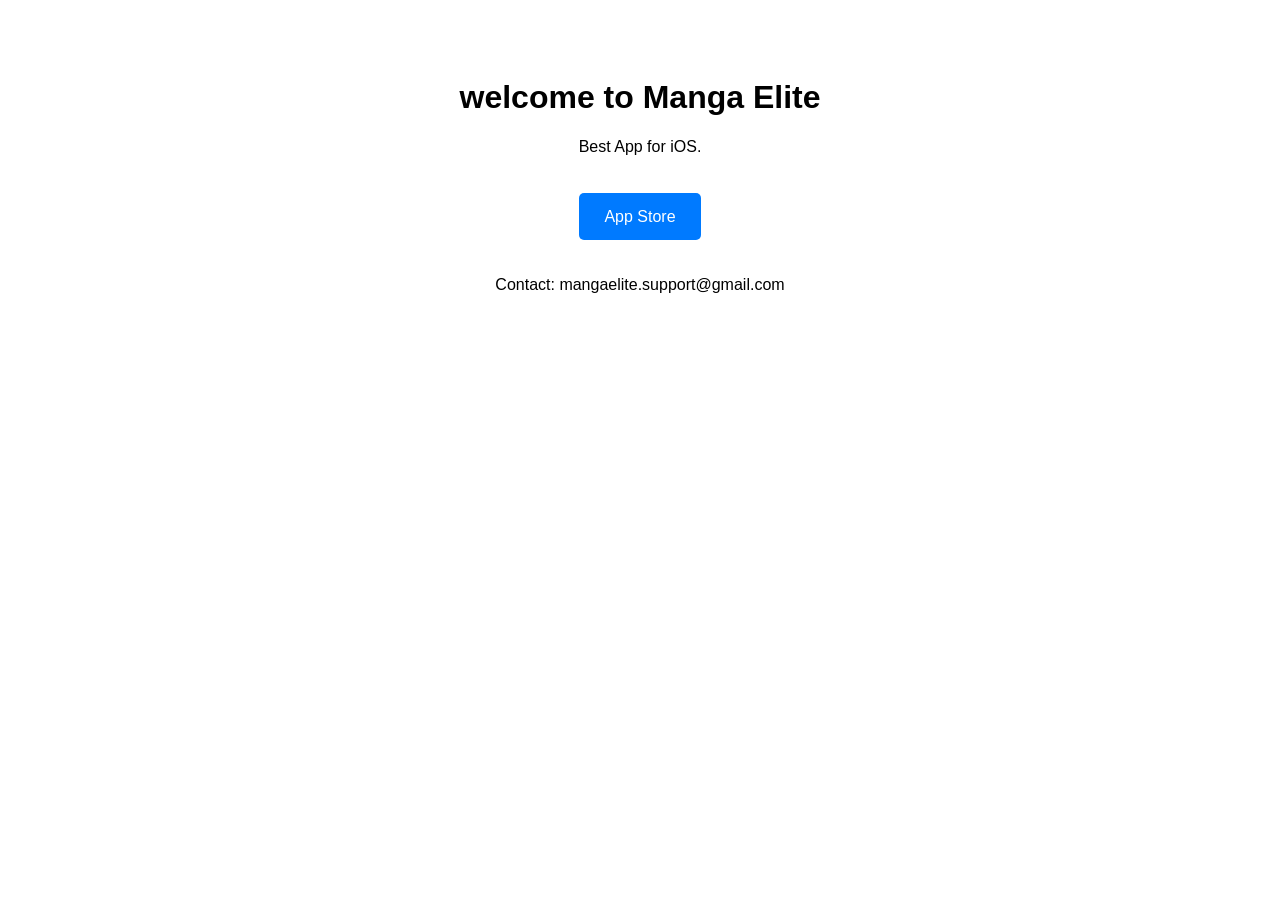
==== index.html @ 74f29946 "Add initial HTML structure for marketing page" ====
<!DOCTYPE html>
<html>
<head>
    <title>Manga Elite - Marketing Page</title>
    <style>
        body { font-family: sans-serif; text-align: center; padding: 50px; }
        .button { background: #007aff; color: white; padding: 15px 25px; text-decoration: none; border-radius: 5px; }
    </style>
</head>
<body>
    <h1>welcome to Manga Elite</h1>
    <p>Best App for iOS.</p>
    <br><br>
    <a href="#" class="button">App Store</a>
    <p style="margin-top: 50px;">Contact: mangaelite.support@gmail.com</p>
</body>
</html>
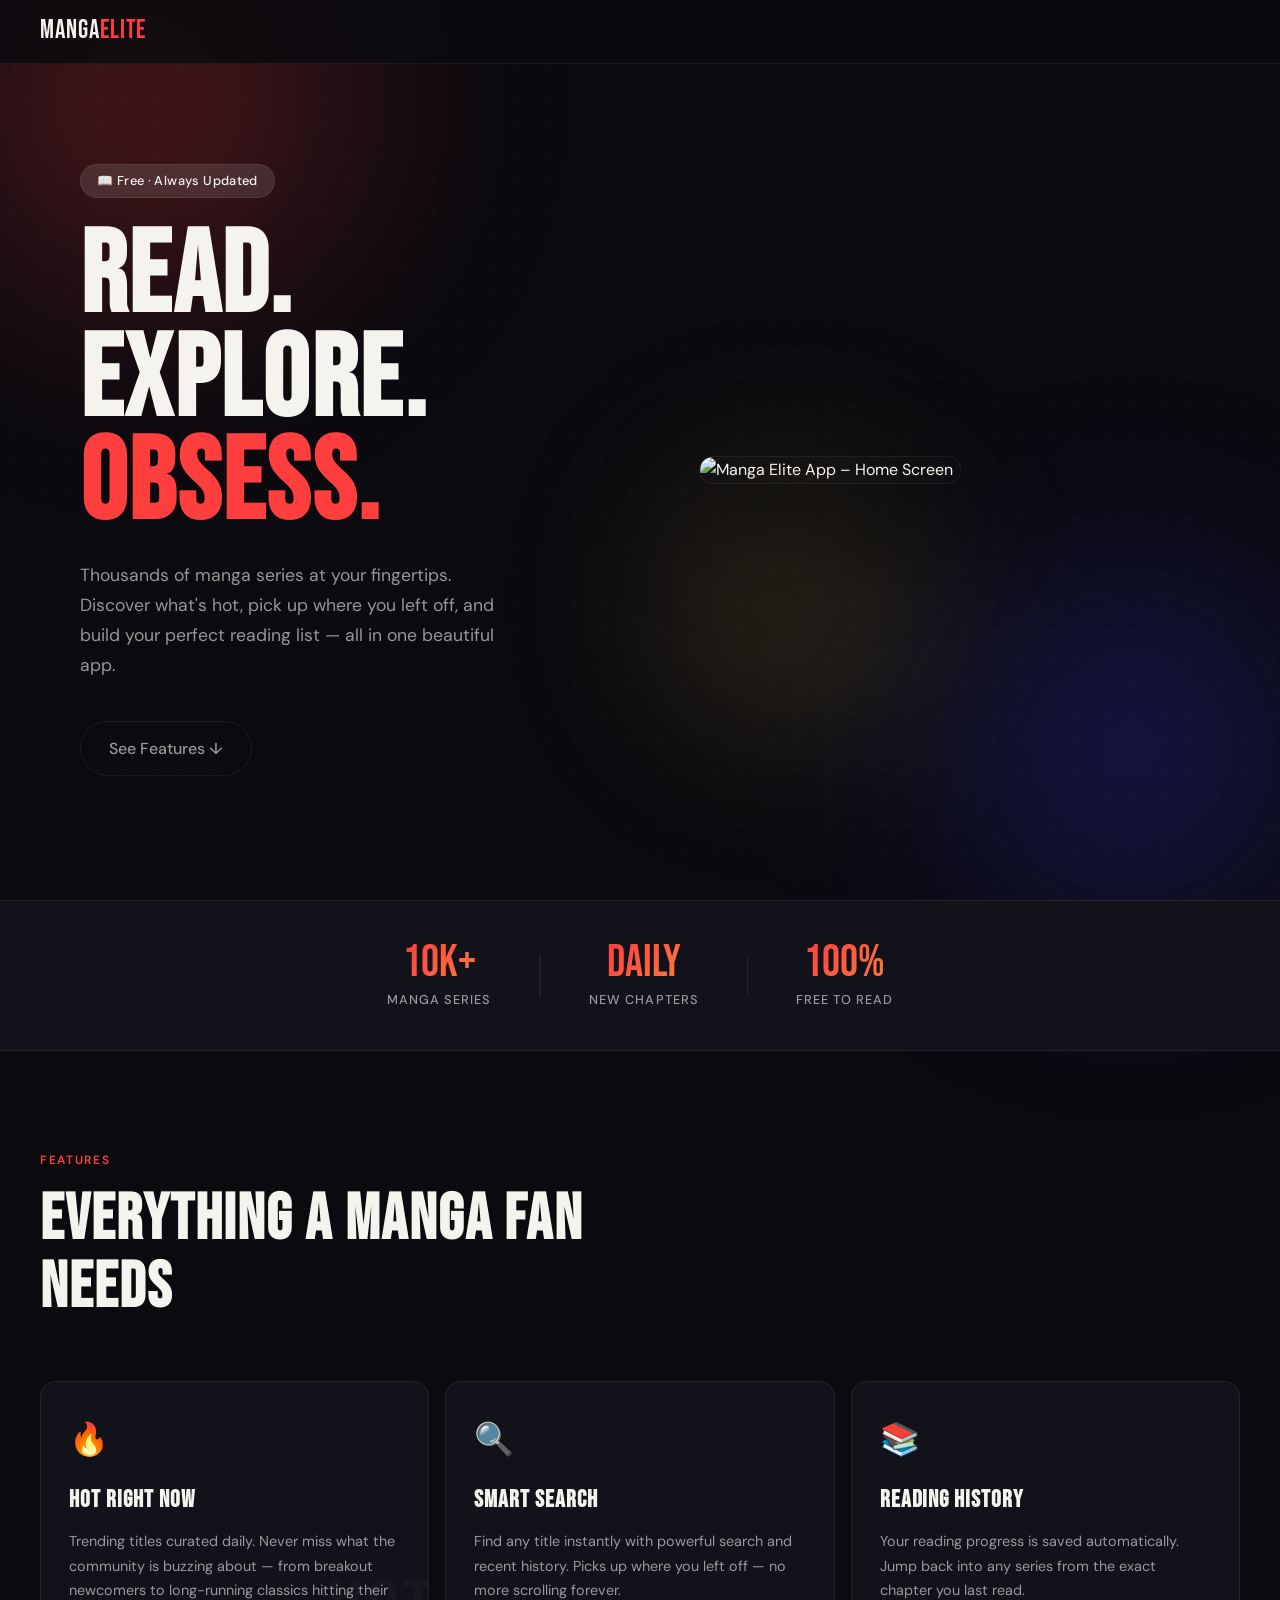
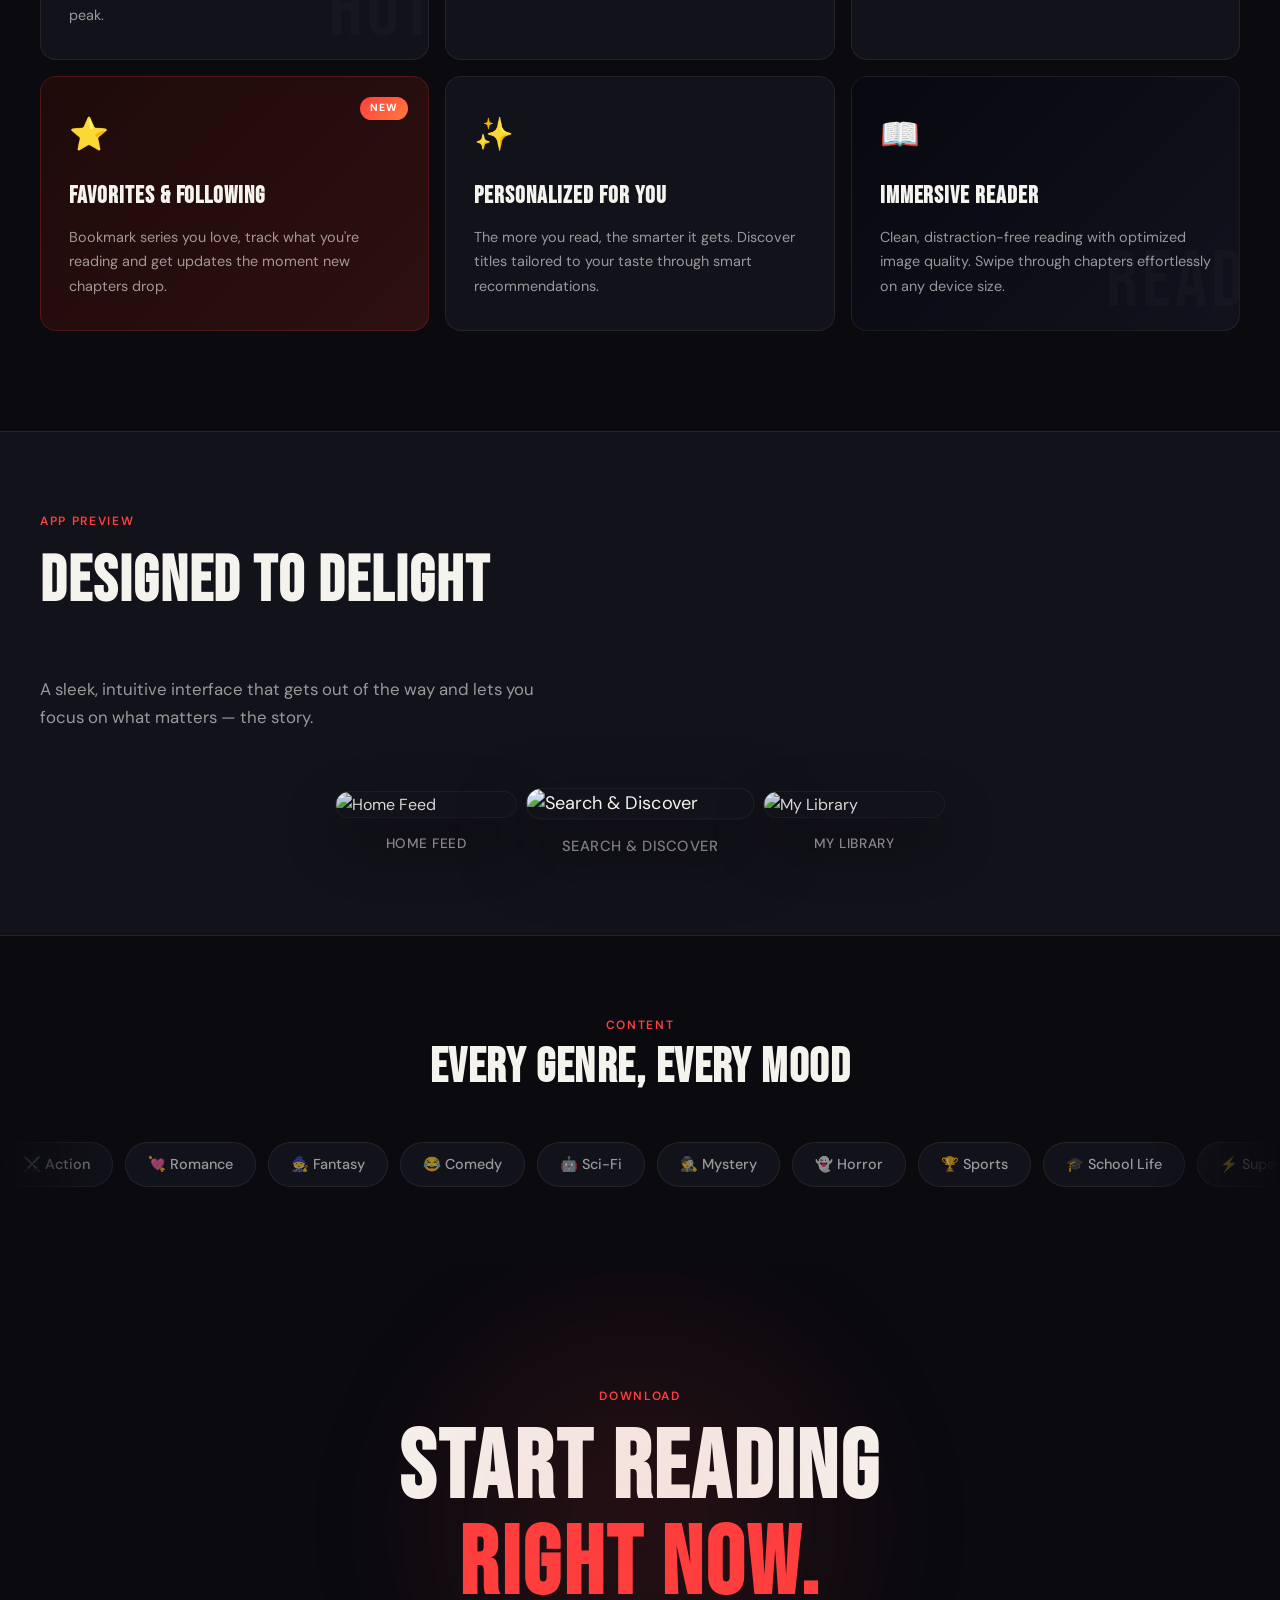
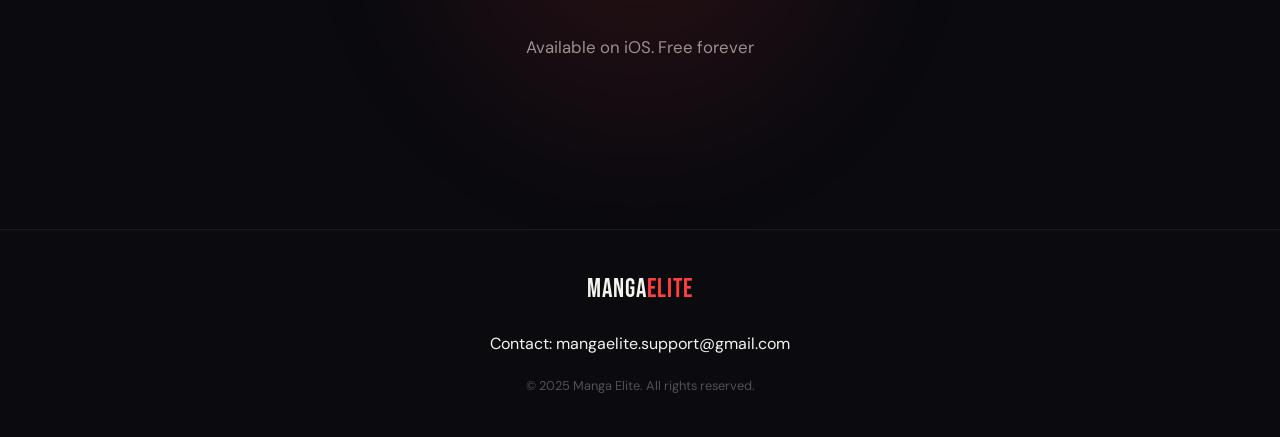
==== commit 4b98d79d: "Update index.html" ====
--- a/index.html
+++ b/index.html
@@ -1,17 +1,200 @@
 <!DOCTYPE html>
-<html>
+<html lang="en">
 <head>
-    <title>Manga Elite - Marketing Page</title>
-    <style>
-        body { font-family: sans-serif; text-align: center; padding: 50px; }
-        .button { background: #007aff; color: white; padding: 15px 25px; text-decoration: none; border-radius: 5px; }
-    </style>
+  <meta charset="UTF-8" />
+  <meta name="viewport" content="width=device-width, initial-scale=1.0" />
+  <title>Manga Elite – Your Ultimate Manga Reading App</title>
+  <link rel="preconnect" href="https://fonts.googleapis.com" />
+  <link rel="preconnect" href="https://fonts.gstatic.com" crossorigin />
+  <link href="https://fonts.googleapis.com/css2?family=Bebas+Neue&family=Noto+Serif+JP:wght@400;700&family=DM+Sans:wght@300;400;500;600&display=swap" rel="stylesheet" />
+  <link rel="stylesheet" href="styles.css" />
 </head>
 <body>
-    <h1>welcome to Manga Elite</h1>
-    <p>Best App for iOS.</p>
-    <br><br>
-    <a href="#" class="button">App Store</a>
-    <p style="margin-top: 50px;">Contact: mangaelite.support@gmail.com</p>
+
+  <!-- NAV -->
+  <nav class="nav">
+    <div class="nav-inner">
+      <div class="logo">MANGA<span>ELITE</span></div>
+    </div>
+  </nav>
+
+  <!-- HERO -->
+  <section class="hero">
+    <div class="hero-bg">
+      <div class="orb orb-1"></div>
+      <div class="orb orb-2"></div>
+      <div class="orb orb-3"></div>
+      <div class="halftone"></div>
+    </div>
+
+    <div class="hero-content">
+      <div class="hero-badge">📖 Free · Always Updated</div>
+      <h1 class="hero-title">
+        Read. Explore.<br/>
+        <span class="accent">Obsess.</span>
+      </h1>
+      <p class="hero-sub">
+        Thousands of manga series at your fingertips. Discover what's hot,
+        pick up where you left off, and build your perfect reading list — all in one beautiful app.
+      </p>
+      <div class="hero-actions">
+        <a href="#features" class="btn-ghost">See Features ↓</a>
+      </div>
+    </div>
+
+    <div class="hero-mockup">
+      <img src="ip_preview1.PNG" alt="Manga Elite App – Home Screen" class="hero-phone-img" />
+    </div>
+  </section>
+
+  <!-- STATS BAND -->
+  <section class="stats-band">
+    <div class="stat">
+      <span class="stat-num">10K+</span>
+      <span class="stat-label">Manga Series</span>
+    </div>
+    <div class="stat-sep"></div>
+    <div class="stat-sep"></div>
+    <div class="stat">
+      <span class="stat-num">Daily</span>
+      <span class="stat-label">New Chapters</span>
+    </div>
+    <div class="stat-sep"></div>
+    <div class="stat">
+      <span class="stat-num">100%</span>
+      <span class="stat-label">Free to Read</span>
+    </div>
+  </section>
+
+  <!-- FEATURES -->
+  <section class="features" id="features">
+    <div class="features-inner">
+      <div class="section-label">Features</div>
+      <h2 class="section-title">Everything a manga fan needs</h2>
+
+      <div class="features-grid">
+
+        <div class="feat-card feat-large">
+          <div class="feat-icon">🔥</div>
+          <h3>Hot Right Now</h3>
+          <p>Trending titles curated daily. Never miss what the community is buzzing about — from breakout newcomers to long-running classics hitting their peak.</p>
+          <div class="feat-bg-text">HOT</div>
+        </div>
+
+        <div class="feat-card">
+          <div class="feat-icon">🔍</div>
+          <h3>Smart Search</h3>
+          <p>Find any title instantly with powerful search and recent history. Picks up where you left off — no more scrolling forever.</p>
+        </div>
+
+        <div class="feat-card">
+          <div class="feat-icon">📚</div>
+          <h3>Reading History</h3>
+          <p>Your reading progress is saved automatically. Jump back into any series from the exact chapter you last read.</p>
+        </div>
+
+        <div class="feat-card feat-accent">
+          <div class="feat-icon">⭐</div>
+          <h3>Favorites & Following</h3>
+          <p>Bookmark series you love, track what you're reading and get updates the moment new chapters drop.</p>
+          <div class="feat-tag">NEW</div>
+        </div>
+
+        <div class="feat-card">
+          <div class="feat-icon">✨</div>
+          <h3>Personalized For You</h3>
+          <p>The more you read, the smarter it gets. Discover titles tailored to your taste through smart recommendations.</p>
+        </div>
+
+        <div class="feat-card feat-large feat-dark">
+          <div class="feat-icon">📖</div>
+          <h3>Immersive Reader</h3>
+          <p>Clean, distraction-free reading with optimized image quality. Swipe through chapters effortlessly on any device size.</p>
+          <div class="feat-bg-text">READ</div>
+        </div>
+
+      </div>
+    </div>
+  </section>
+
+  <!-- SCREENSHOTS SECTION -->
+  <section class="screens-section">
+    <div class="screens-inner">
+      <div class="section-label">App Preview</div>
+      <h2 class="section-title">Designed to delight</h2>
+      <p class="section-sub">A sleek, intuitive interface that gets out of the way and lets you focus on what matters — the story.</p>
+
+      <div class="screens-row">
+        <div class="screen-item">
+          <img src="ip_preview1.PNG" alt="Home Feed" class="screen-img" />
+          <p class="screen-cap">Home Feed</p>
+        </div>
+
+        <div class="screen-item screen-item--mid">
+          <img src="ip_preview2.PNG" alt="Search & Discover" class="screen-img" />
+          <p class="screen-cap">Search & Discover</p>
+        </div>
+
+        <div class="screen-item">
+          <img src="ip_preview4.PNG" alt="My Library" class="screen-img" />
+          <p class="screen-cap">My Library</p>
+        </div>
+      </div>
+    </div>
+  </section>
+
+  <!-- GENRES -->
+  <section class="genres-section">
+    <div class="genres-inner">
+      <div class="section-label">Content</div>
+      <h2 class="section-title">Every genre, every mood</h2>
+      <div class="genres-marquee">
+        <div class="genres-track">
+          <span class="genre-pill">⚔️ Action</span>
+          <span class="genre-pill">💘 Romance</span>
+          <span class="genre-pill">🧙 Fantasy</span>
+          <span class="genre-pill">😂 Comedy</span>
+          <span class="genre-pill">🤖 Sci-Fi</span>
+          <span class="genre-pill">🕵️ Mystery</span>
+          <span class="genre-pill">👻 Horror</span>
+          <span class="genre-pill">🏆 Sports</span>
+          <span class="genre-pill">🎓 School Life</span>
+          <span class="genre-pill">⚡ Supernatural</span>
+          <span class="genre-pill">🐉 Isekai</span>
+          <span class="genre-pill">💪 Cultivation</span>
+          <span class="genre-pill">⚔️ Action</span>
+          <span class="genre-pill">💘 Romance</span>
+          <span class="genre-pill">🧙 Fantasy</span>
+          <span class="genre-pill">😂 Comedy</span>
+          <span class="genre-pill">🤖 Sci-Fi</span>
+          <span class="genre-pill">🕵️ Mystery</span>
+          <span class="genre-pill">👻 Horror</span>
+          <span class="genre-pill">🏆 Sports</span>
+        </div>
+      </div>
+    </div>
+  </section>
+
+  <!-- DOWNLOAD CTA -->
+  <section class="download-section" id="download">
+    <div class="download-inner">
+      <div class="download-orb"></div>
+      <div class="section-label">Download</div>
+      <h2 class="download-title">Start reading<br/><span class="accent">right now.</span></h2>
+      <p class="download-sub">Available on iOS. Free forever</p>
+    </div>
+  </section>
+
+  <!-- FOOTER -->
+  <footer class="footer">
+    <div class="footer-inner">
+      <div class="logo">MANGA<span>ELITE</span></div>
+      <div class="footer-links">
+        <p>Contact: mangaelite.support@gmail.com</p>
+      </div>
+      <p class="footer-copy">© 2025 Manga Elite. All rights reserved.</p>
+    </div>
+  </footer>
+
 </body>
 </html>
--- a/styles.css
+++ b/styles.css
@@ -0,0 +1,627 @@
+
+:root {
+  --ink: #0a0a0f;
+  --ink-2: #12121a;
+  --ink-3: #1c1c28;
+  --surface: #1e1e2e;
+  --surface-2: #252536;
+  --border: rgba(255,255,255,0.07);
+  --white: #f5f3ee;
+  --white-muted: rgba(245,243,238,0.6);
+  --white-faint: rgba(245,243,238,0.12);
+  --accent: #ff3e3e;
+  --accent-2: #ff7a3e;
+  --gold: #ffd25a;
+  --cyan: #3ef0ff;
+  --grad-accent: linear-gradient(135deg, #ff3e3e, #ff7a3e);
+  --grad-page: linear-gradient(180deg, #0a0a0f 0%, #12121a 100%);
+  --font-display: 'Bebas Neue', sans-serif;
+  --font-jp: 'Noto Serif JP', serif;
+  --font-body: 'DM Sans', sans-serif;
+  --radius: 16px;
+  --radius-sm: 10px;
+}
+
+*, *::before, *::after { box-sizing: border-box; margin: 0; padding: 0; }
+
+html { scroll-behavior: smooth; }
+
+body {
+  background: var(--ink);
+  color: var(--white);
+  font-family: var(--font-body);
+  font-weight: 400;
+  line-height: 1.6;
+  overflow-x: hidden;
+}
+
+a { text-decoration: none; color: inherit; }
+
+/* =============================================
+   NAV
+   ============================================= */
+.nav {
+  position: fixed;
+  top: 0; left: 0; right: 0;
+  z-index: 100;
+  padding: 0 24px;
+  height: 64px;
+  display: flex;
+  align-items: center;
+  background: rgba(10,10,15,0.82);
+  backdrop-filter: blur(16px);
+  border-bottom: 1px solid var(--border);
+}
+.nav-inner {
+  width: 100%; max-width: 1200px;
+  margin: 0 auto;
+  display: flex;
+  justify-content: space-between;
+  align-items: center;
+}
+.logo {
+  font-family: var(--font-display);
+  font-size: 1.6rem;
+  letter-spacing: 0.04em;
+  color: var(--white);
+}
+.logo span { color: var(--accent); }
+.nav-cta {
+  padding: 8px 22px;
+  background: var(--grad-accent);
+  border-radius: 100px;
+  font-weight: 600;
+  font-size: 0.875rem;
+  color: #fff;
+  transition: opacity 0.2s, transform 0.2s;
+}
+.nav-cta:hover { opacity: 0.88; transform: translateY(-1px); }
+
+/* =============================================
+   HERO
+   ============================================= */
+.hero {
+  position: relative;
+  min-height: 100vh;
+  display: flex;
+  align-items: center;
+  padding: 120px 40px 80px;
+  overflow: hidden;
+  gap: 60px;
+  max-width: 1200px;
+  margin: 0 auto;
+}
+
+.hero-bg {
+  position: fixed;
+  inset: 0;
+  pointer-events: none;
+  z-index: 0;
+}
+.orb {
+  position: absolute;
+  border-radius: 50%;
+  filter: blur(100px);
+  opacity: 0.35;
+}
+.orb-1 {
+  width: 600px; height: 600px;
+  background: radial-gradient(circle, #ff3e3e 0%, transparent 70%);
+  top: -200px; left: -150px;
+  animation: drift1 12s ease-in-out infinite alternate;
+}
+.orb-2 {
+  width: 500px; height: 500px;
+  background: radial-gradient(circle, #3e3eff 0%, transparent 70%);
+  bottom: -100px; right: -100px;
+  animation: drift2 15s ease-in-out infinite alternate;
+}
+.orb-3 {
+  width: 300px; height: 300px;
+  background: radial-gradient(circle, #ffd25a 0%, transparent 70%);
+  top: 50%; left: 50%;
+  animation: drift3 18s ease-in-out infinite alternate;
+}
+.halftone {
+  position: absolute; inset: 0;
+  background-image: radial-gradient(circle, rgba(255,255,255,0.04) 1px, transparent 1px);
+  background-size: 28px 28px;
+}
+
+@keyframes drift1 { from { transform: translate(0,0) } to { transform: translate(60px, 40px) } }
+@keyframes drift2 { from { transform: translate(0,0) } to { transform: translate(-50px, -60px) } }
+@keyframes drift3 { from { transform: translate(-50%,-50%) } to { transform: translate(-40%,-60%) } }
+
+.hero-content {
+  position: relative;
+  z-index: 1;
+  flex: 1;
+  max-width: 560px;
+  animation: fadeUp 0.9s cubic-bezier(0.22,1,0.36,1) both;
+}
+.hero-badge {
+  display: inline-block;
+  padding: 6px 16px;
+  background: var(--white-faint);
+  border: 1px solid var(--border);
+  border-radius: 100px;
+  font-size: 0.8rem;
+  font-weight: 500;
+  letter-spacing: 0.03em;
+  margin-bottom: 28px;
+  backdrop-filter: blur(8px);
+}
+.hero-title {
+  font-family: var(--font-display);
+  font-size: clamp(4.5rem, 9vw, 7.5rem);
+  line-height: 0.9;
+  letter-spacing: 0.02em;
+  color: var(--white);
+  margin-bottom: 24px;
+}
+.accent { color: var(--accent); }
+.hero-sub {
+  font-size: 1.1rem;
+  color: var(--white-muted);
+  max-width: 440px;
+  margin-bottom: 40px;
+  line-height: 1.7;
+}
+.hero-actions { display: flex; gap: 16px; flex-wrap: wrap; }
+.btn-primary {
+  display: inline-flex;
+  align-items: center;
+  gap: 8px;
+  padding: 14px 32px;
+  background: var(--grad-accent);
+  border-radius: 100px;
+  font-weight: 600;
+  font-size: 1rem;
+  color: #fff;
+  transition: transform 0.2s, box-shadow 0.2s;
+  box-shadow: 0 8px 32px rgba(255,62,62,0.35);
+}
+.btn-primary:hover { transform: translateY(-2px); box-shadow: 0 12px 40px rgba(255,62,62,0.5); }
+.btn-ghost {
+  display: inline-flex;
+  align-items: center;
+  padding: 14px 28px;
+  border: 1px solid var(--border);
+  border-radius: 100px;
+  font-weight: 500;
+  font-size: 1rem;
+  color: var(--white-muted);
+  transition: color 0.2s, border-color 0.2s;
+}
+.btn-ghost:hover { color: var(--white); border-color: rgba(255,255,255,0.3); }
+
+/* PHONE IMAGE — HERO */
+.hero-mockup {
+  position: relative;
+  z-index: 1;
+  flex-shrink: 0;
+  animation: fadeUp 0.9s 0.15s cubic-bezier(0.22,1,0.36,1) both;
+}
+.hero-phone-img {
+  width: 260px;
+  border-radius: 36px;
+  box-shadow:
+    0 40px 100px rgba(0,0,0,0.7),
+    0 0 0 1px rgba(255,255,255,0.08);
+  display: block;
+  animation: float 6s ease-in-out infinite;
+}
+@keyframes float {
+  0%, 100% { transform: translateY(0); }
+  50% { transform: translateY(-14px); }
+}
+
+/* =============================================
+   STATS BAND
+   ============================================= */
+.stats-band {
+  position: relative;
+  z-index: 2;
+  background: var(--ink-2);
+  border-top: 1px solid var(--border);
+  border-bottom: 1px solid var(--border);
+  padding: 32px 40px;
+  display: flex;
+  justify-content: center;
+  align-items: center;
+  gap: 0;
+  flex-wrap: wrap;
+}
+.stat {
+  display: flex;
+  flex-direction: column;
+  align-items: center;
+  padding: 8px 48px;
+  gap: 4px;
+}
+.stat-num {
+  font-family: var(--font-display);
+  font-size: 2.8rem;
+  color: var(--white);
+  line-height: 1;
+  background: var(--grad-accent);
+  -webkit-background-clip: text;
+  -webkit-text-fill-color: transparent;
+  background-clip: text;
+}
+.stat-label {
+  font-size: 0.8rem;
+  color: var(--white-muted);
+  text-transform: uppercase;
+  letter-spacing: 0.08em;
+  font-weight: 500;
+}
+.stat-sep {
+  width: 1px;
+  height: 40px;
+  background: var(--border);
+}
+
+/* =============================================
+   FEATURES
+   ============================================= */
+.features {
+  padding: 100px 40px;
+  position: relative;
+  z-index: 2;
+}
+.features-inner {
+  max-width: 1200px;
+  margin: 0 auto;
+}
+.section-label {
+  font-size: 0.75rem;
+  font-weight: 600;
+  text-transform: uppercase;
+  letter-spacing: 0.14em;
+  color: var(--accent);
+  margin-bottom: 16px;
+}
+.section-title {
+  font-family: var(--font-display);
+  font-size: clamp(2.6rem, 5vw, 4rem);
+  letter-spacing: 0.03em;
+  line-height: 1.05;
+  margin-bottom: 60px;
+  max-width: 600px;
+}
+.section-sub {
+  font-size: 1.05rem;
+  color: var(--white-muted);
+  max-width: 520px;
+  margin-bottom: 60px;
+  line-height: 1.7;
+}
+
+.features-grid {
+  display: grid;
+  grid-template-columns: repeat(3, 1fr);
+  gap: 16px;
+}
+.feat-card {
+  background: var(--ink-2);
+  border: 1px solid var(--border);
+  border-radius: var(--radius);
+  padding: 32px 28px;
+  position: relative;
+  overflow: hidden;
+  transition: border-color 0.3s, transform 0.3s;
+}
+.feat-card:hover {
+  border-color: rgba(255,255,255,0.18);
+  transform: translateY(-4px);
+}
+.feat-card.feat-large { grid-column: span 1; }
+.feat-card.feat-accent {
+  background: linear-gradient(135deg, #1e0a0a, #2e1010);
+  border-color: rgba(255,62,62,0.2);
+}
+.feat-card.feat-dark {
+  background: linear-gradient(135deg, #080810, #12121e);
+}
+.feat-icon {
+  font-size: 2rem;
+  margin-bottom: 16px;
+  display: block;
+}
+.feat-card h3 {
+  font-family: var(--font-display);
+  font-size: 1.5rem;
+  letter-spacing: 0.04em;
+  margin-bottom: 10px;
+  color: var(--white);
+}
+.feat-card p {
+  font-size: 0.9rem;
+  color: var(--white-muted);
+  line-height: 1.7;
+}
+.feat-bg-text {
+  position: absolute;
+  bottom: -16px; right: -8px;
+  font-family: var(--font-display);
+  font-size: 5rem;
+  color: rgba(255,255,255,0.025);
+  letter-spacing: 0.05em;
+  pointer-events: none;
+  user-select: none;
+}
+.feat-tag {
+  position: absolute;
+  top: 20px; right: 20px;
+  padding: 3px 10px;
+  background: var(--grad-accent);
+  border-radius: 100px;
+  font-size: 0.65rem;
+  font-weight: 700;
+  letter-spacing: 0.1em;
+  color: #fff;
+}
+
+/* =============================================
+   SCREENSHOTS
+   ============================================= */
+.screens-section {
+  padding: 80px 40px;
+  position: relative;
+  z-index: 2;
+  background: var(--ink-2);
+  border-top: 1px solid var(--border);
+  border-bottom: 1px solid var(--border);
+}
+.screens-inner {
+  max-width: 1200px;
+  margin: 0 auto;
+}
+.screens-row {
+  display: flex;
+  gap: 24px;
+  align-items: flex-end;
+  justify-content: center;
+  flex-wrap: wrap;
+}
+.screen-item {
+  display: flex;
+  flex-direction: column;
+  align-items: center;
+  gap: 16px;
+  opacity: 0.88;
+  transition: opacity 0.3s, transform 0.3s;
+}
+.screen-item:hover { opacity: 1; transform: translateY(-6px); }
+.screen-item--mid {
+  opacity: 1;
+  transform: scale(1.08);
+}
+.screen-item--mid:hover { transform: scale(1.1) translateY(-6px); }
+.screen-cap {
+  font-size: 0.85rem;
+  color: var(--white-muted);
+  font-weight: 500;
+  letter-spacing: 0.04em;
+  text-transform: uppercase;
+}
+
+/* SCREENSHOT IMAGES */
+.screen-img {
+  width: 180px;
+  border-radius: 28px;
+  display: block;
+  box-shadow: 0 24px 60px rgba(0,0,0,0.6), 0 0 0 1px rgba(255,255,255,0.07);
+  transition: transform 0.3s, box-shadow 0.3s;
+}
+.screen-item:hover .screen-img {
+  transform: translateY(-6px);
+  box-shadow: 0 32px 80px rgba(0,0,0,0.7), 0 0 0 1px rgba(255,255,255,0.12);
+}
+.screen-item--mid .screen-img {
+  width: 200px;
+  transform: scale(1.05);
+}
+.screen-item--mid:hover .screen-img {
+  transform: scale(1.05) translateY(-6px);
+}
+
+/* =============================================
+   GENRES
+   ============================================= */
+.genres-section {
+  padding: 80px 0 80px;
+  overflow: hidden;
+  position: relative;
+  z-index: 2;
+}
+.genres-inner { text-align: center; }
+.genres-inner .section-label { display: block; margin-bottom: 8px; }
+.genres-inner .section-title {
+  font-size: clamp(2rem, 4vw, 3rem);
+  margin: 0 auto 48px;
+  text-align: center;
+}
+.genres-marquee {
+  overflow: hidden;
+  mask-image: linear-gradient(to right, transparent, black 10%, black 90%, transparent);
+}
+.genres-track {
+  display: flex;
+  gap: 12px;
+  width: max-content;
+  animation: marquee 28s linear infinite;
+}
+@keyframes marquee {
+  from { transform: translateX(0); }
+  to { transform: translateX(-50%); }
+}
+.genre-pill {
+  display: inline-flex;
+  align-items: center;
+  gap: 6px;
+  padding: 10px 22px;
+  border: 1px solid var(--border);
+  border-radius: 100px;
+  font-size: 0.9rem;
+  font-weight: 500;
+  white-space: nowrap;
+  background: var(--ink-2);
+  transition: border-color 0.2s;
+  color: var(--white-muted);
+}
+.genre-pill:hover { border-color: var(--accent); color: var(--white); }
+
+/* =============================================
+   DOWNLOAD CTA
+   ============================================= */
+.download-section {
+  padding: 120px 40px;
+  position: relative;
+  z-index: 2;
+  overflow: hidden;
+  text-align: center;
+}
+.download-inner {
+  max-width: 700px;
+  margin: 0 auto;
+  position: relative;
+  z-index: 1;
+}
+.download-orb {
+  position: absolute;
+  width: 600px; height: 600px;
+  left: 50%; top: 50%;
+  transform: translate(-50%, -50%);
+  border-radius: 50%;
+  background: radial-gradient(circle, rgba(255,62,62,0.12) 0%, transparent 70%);
+  filter: blur(40px);
+  z-index: 0;
+}
+.download-title {
+  font-family: var(--font-display);
+  font-size: clamp(3.5rem, 8vw, 6rem);
+  letter-spacing: 0.03em;
+  line-height: 1;
+  margin-bottom: 20px;
+}
+.download-sub {
+  font-size: 1.05rem;
+  color: var(--white-muted);
+  margin-bottom: 48px;
+}
+.store-badges {
+  display: flex;
+  gap: 16px;
+  justify-content: center;
+  flex-wrap: wrap;
+}
+.store-badge {
+  display: flex;
+  align-items: center;
+  gap: 12px;
+  padding: 14px 28px;
+  background: var(--ink-2);
+  border: 1px solid var(--border);
+  border-radius: var(--radius);
+  transition: transform 0.2s, border-color 0.2s, box-shadow 0.2s;
+  min-width: 180px;
+}
+.store-badge:hover {
+  transform: translateY(-3px);
+  border-color: rgba(255,255,255,0.2);
+  box-shadow: 0 12px 40px rgba(0,0,0,0.4);
+}
+.badge-sub {
+  font-size: 0.7rem;
+  color: var(--white-muted);
+  line-height: 1;
+}
+.badge-main {
+  font-size: 1.1rem;
+  font-weight: 700;
+  color: var(--white);
+  line-height: 1.2;
+}
+
+/* =============================================
+   FOOTER
+   ============================================= */
+.footer {
+  padding: 40px;
+  border-top: 1px solid var(--border);
+  position: relative;
+  z-index: 2;
+}
+.footer-inner {
+  max-width: 1200px;
+  margin: 0 auto;
+  display: flex;
+  flex-direction: column;
+  align-items: center;
+  gap: 20px;
+  text-align: center;
+}
+.footer-links {
+  display: flex;
+  gap: 28px;
+  flex-wrap: wrap;
+  justify-content: center;
+}
+.footer-links a {
+  font-size: 0.85rem;
+  color: var(--white-muted);
+  transition: color 0.2s;
+}
+.footer-links a:hover { color: var(--white); }
+.footer-copy {
+  font-size: 0.8rem;
+  color: rgba(245,243,238,0.3);
+}
+
+/* =============================================
+   ANIMATIONS
+   ============================================= */
+@keyframes fadeUp {
+  from { opacity: 0; transform: translateY(30px); }
+  to { opacity: 1; transform: translateY(0); }
+}
+
+/* =============================================
+   RESPONSIVE
+   ============================================= */
+@media (max-width: 1024px) {
+  .features-grid { grid-template-columns: repeat(2, 1fr); }
+}
+@media (max-width: 768px) {
+  .hero {
+    flex-direction: column;
+    padding: 100px 24px 60px;
+    text-align: center;
+    gap: 48px;
+  }
+  .hero-content { max-width: 100%; }
+  .hero-sub { margin: 0 auto 40px; }
+  .hero-actions { justify-content: center; }
+  .hero-mockup { order: -1; }
+  .features { padding: 60px 24px; }
+  .features-grid { grid-template-columns: 1fr; }
+  .stats-band { padding: 24px; gap: 8px; }
+  .stat { padding: 8px 24px; }
+  .stat-sep { display: none; }
+  .screens-section { padding: 60px 24px; }
+  .screens-row { gap: 12px; }
+  .download-section { padding: 80px 24px; }
+  .section-title { margin-bottom: 40px; }
+  .genres-inner .section-title { margin-bottom: 32px; }
+}
+@media (max-width: 768px) {
+  .hero-phone-img { width: 200px; }
+}
+@media (max-width: 480px) {
+  .screen-img { width: 120px; }
+  .screen-item--mid .screen-img { width: 136px; }
+  .screens-row { gap: 8px; }
+  .hero-phone-img { width: 170px; }
+}
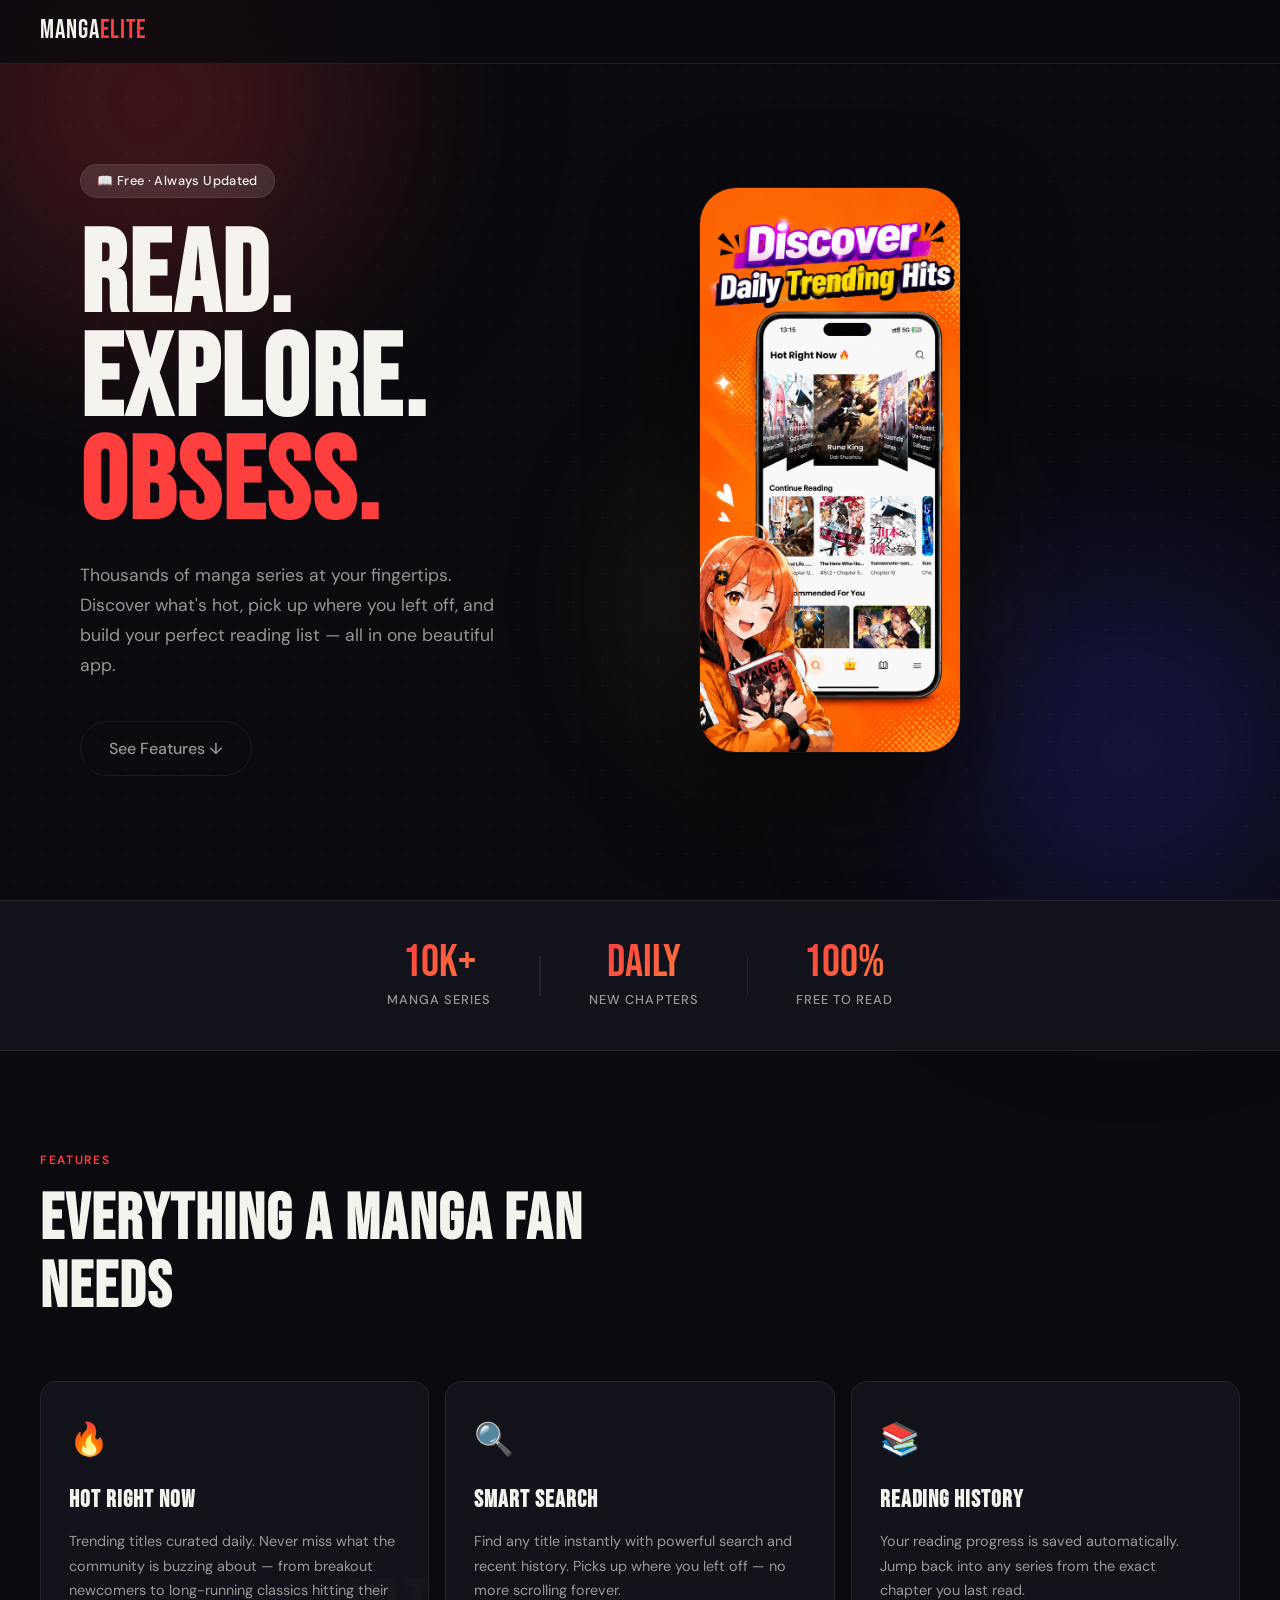
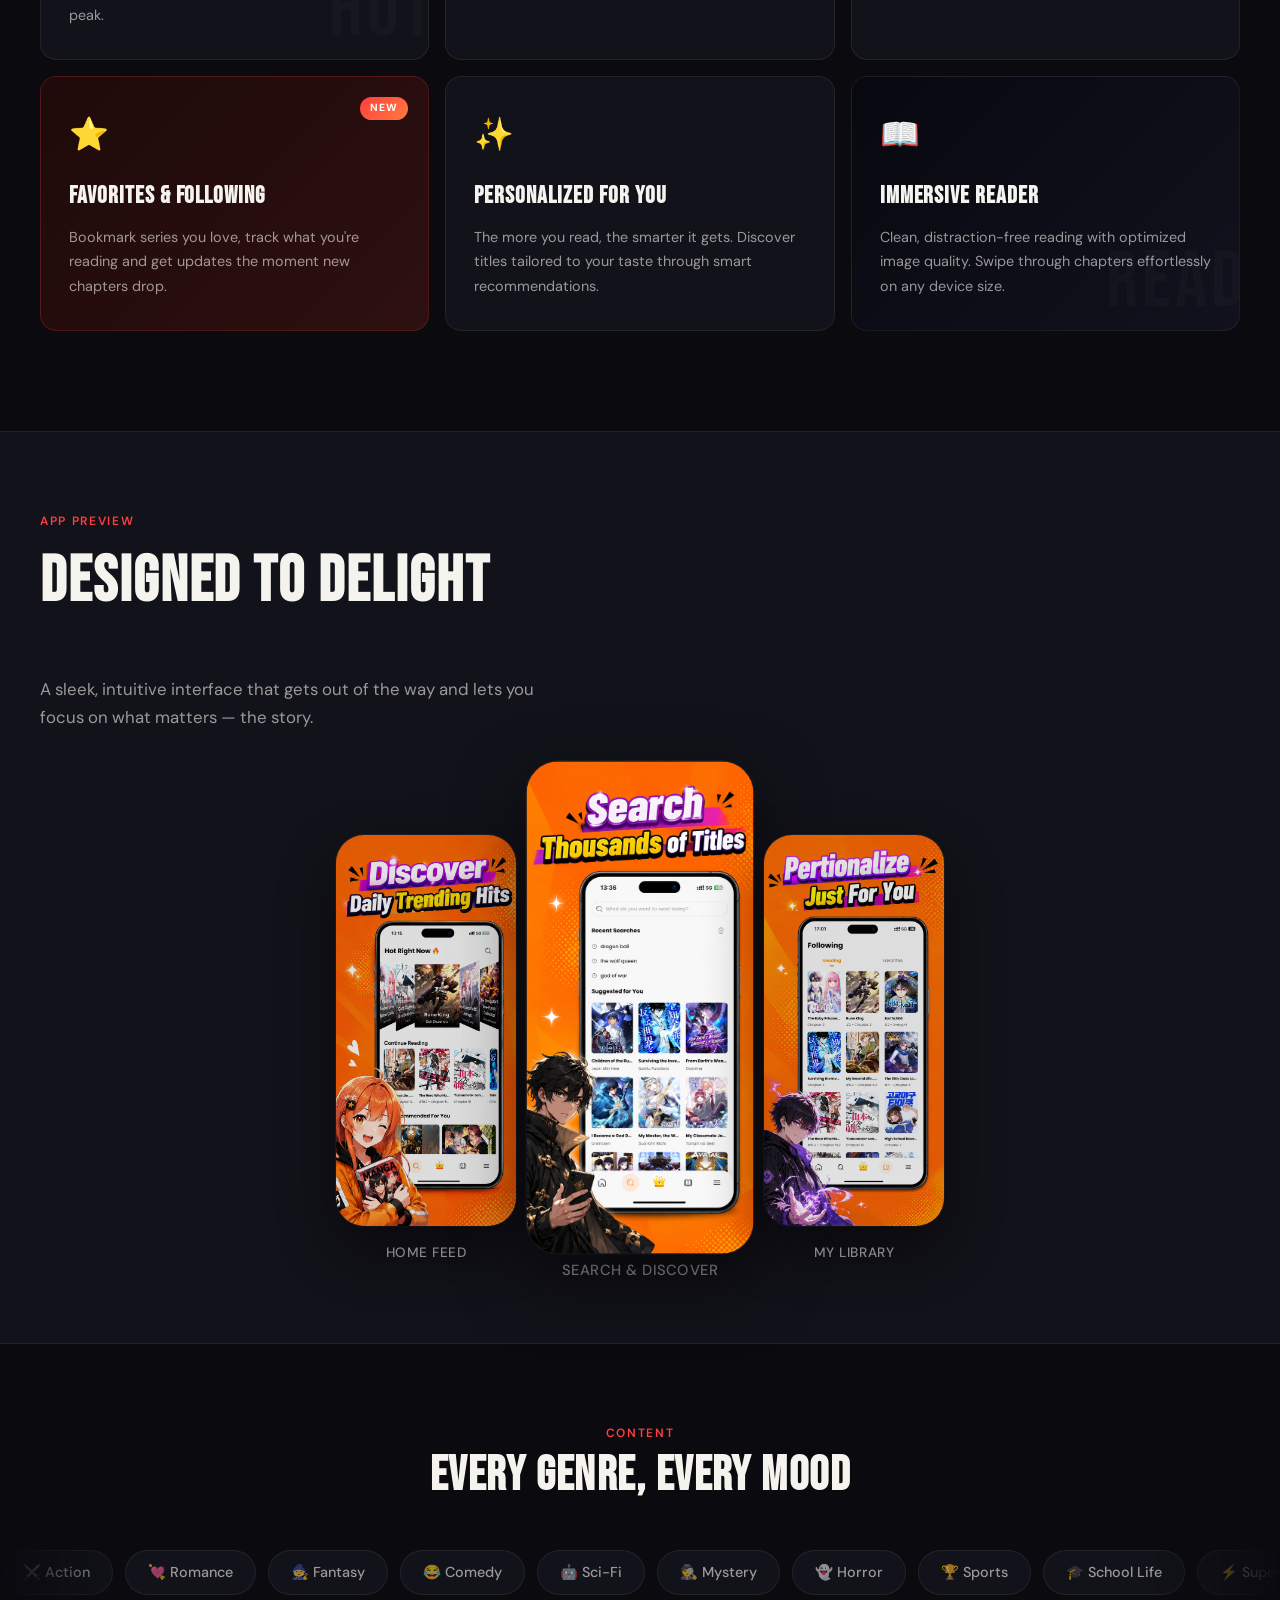
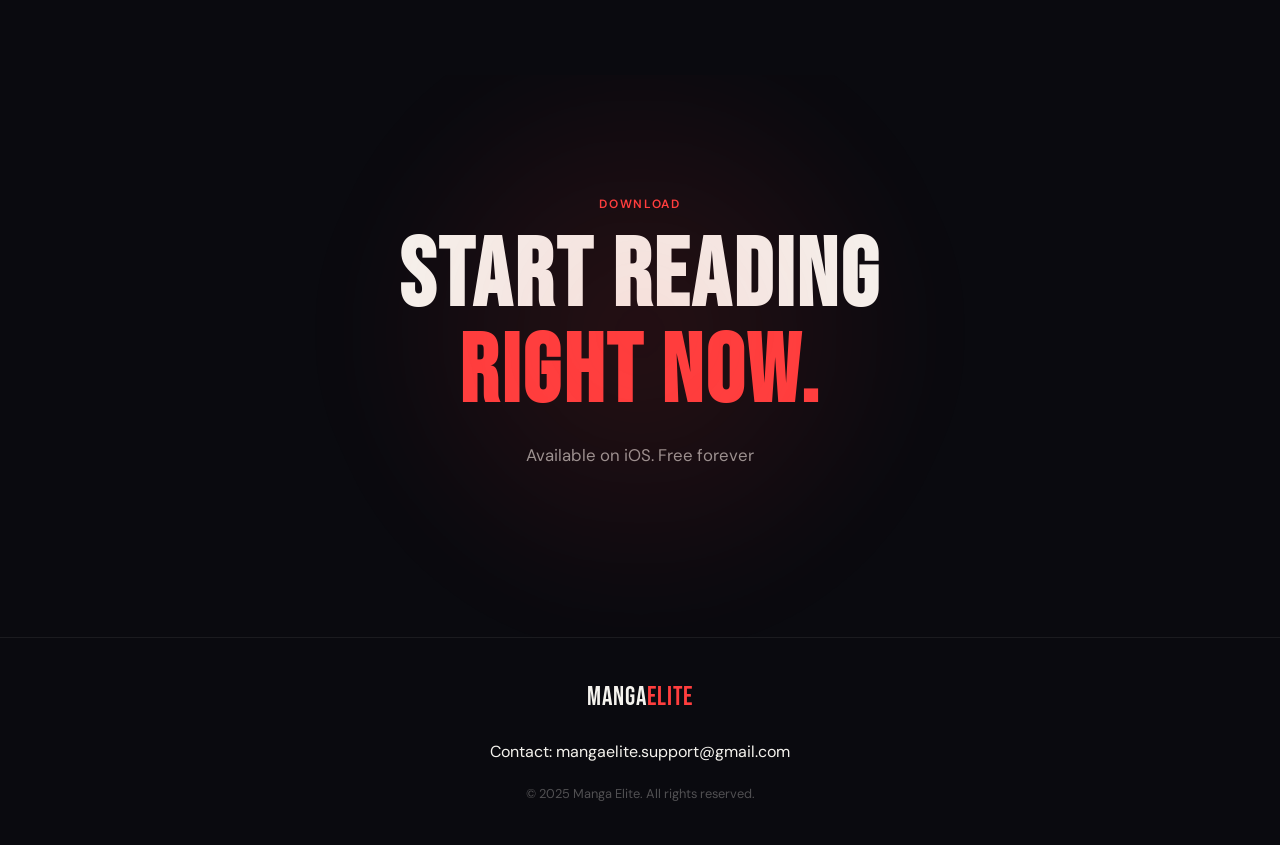
==== commit 07da987c: "Update index.html" ====
--- a/index.html
+++ b/index.html
@@ -43,7 +43,7 @@
     </div>
 
     <div class="hero-mockup">
-      <img src="ip_preview1.PNG" alt="Manga Elite App – Home Screen" class="hero-phone-img" />
+      <img src="https://manga-elite.github.io/ip_preview1.png" alt="Manga Elite App – Home Screen" class="hero-phone-img" />
     </div>
   </section>
 
@@ -126,17 +126,17 @@
 
       <div class="screens-row">
         <div class="screen-item">
-          <img src="ip_preview1.PNG" alt="Home Feed" class="screen-img" />
+          <img src="https://manga-elite.github.io/ip_preview1.png" alt="Home Feed" class="screen-img" />
           <p class="screen-cap">Home Feed</p>
         </div>
 
         <div class="screen-item screen-item--mid">
-          <img src="ip_preview2.PNG" alt="Search & Discover" class="screen-img" />
+          <img src="https://manga-elite.github.io/ip_preview2.png" alt="Search & Discover" class="screen-img" />
           <p class="screen-cap">Search & Discover</p>
         </div>
 
         <div class="screen-item">
-          <img src="ip_preview4.PNG" alt="My Library" class="screen-img" />
+          <img src="https://manga-elite.github.io/ip_preview4.png" alt="My Library" class="screen-img" />
           <p class="screen-cap">My Library</p>
         </div>
       </div>
